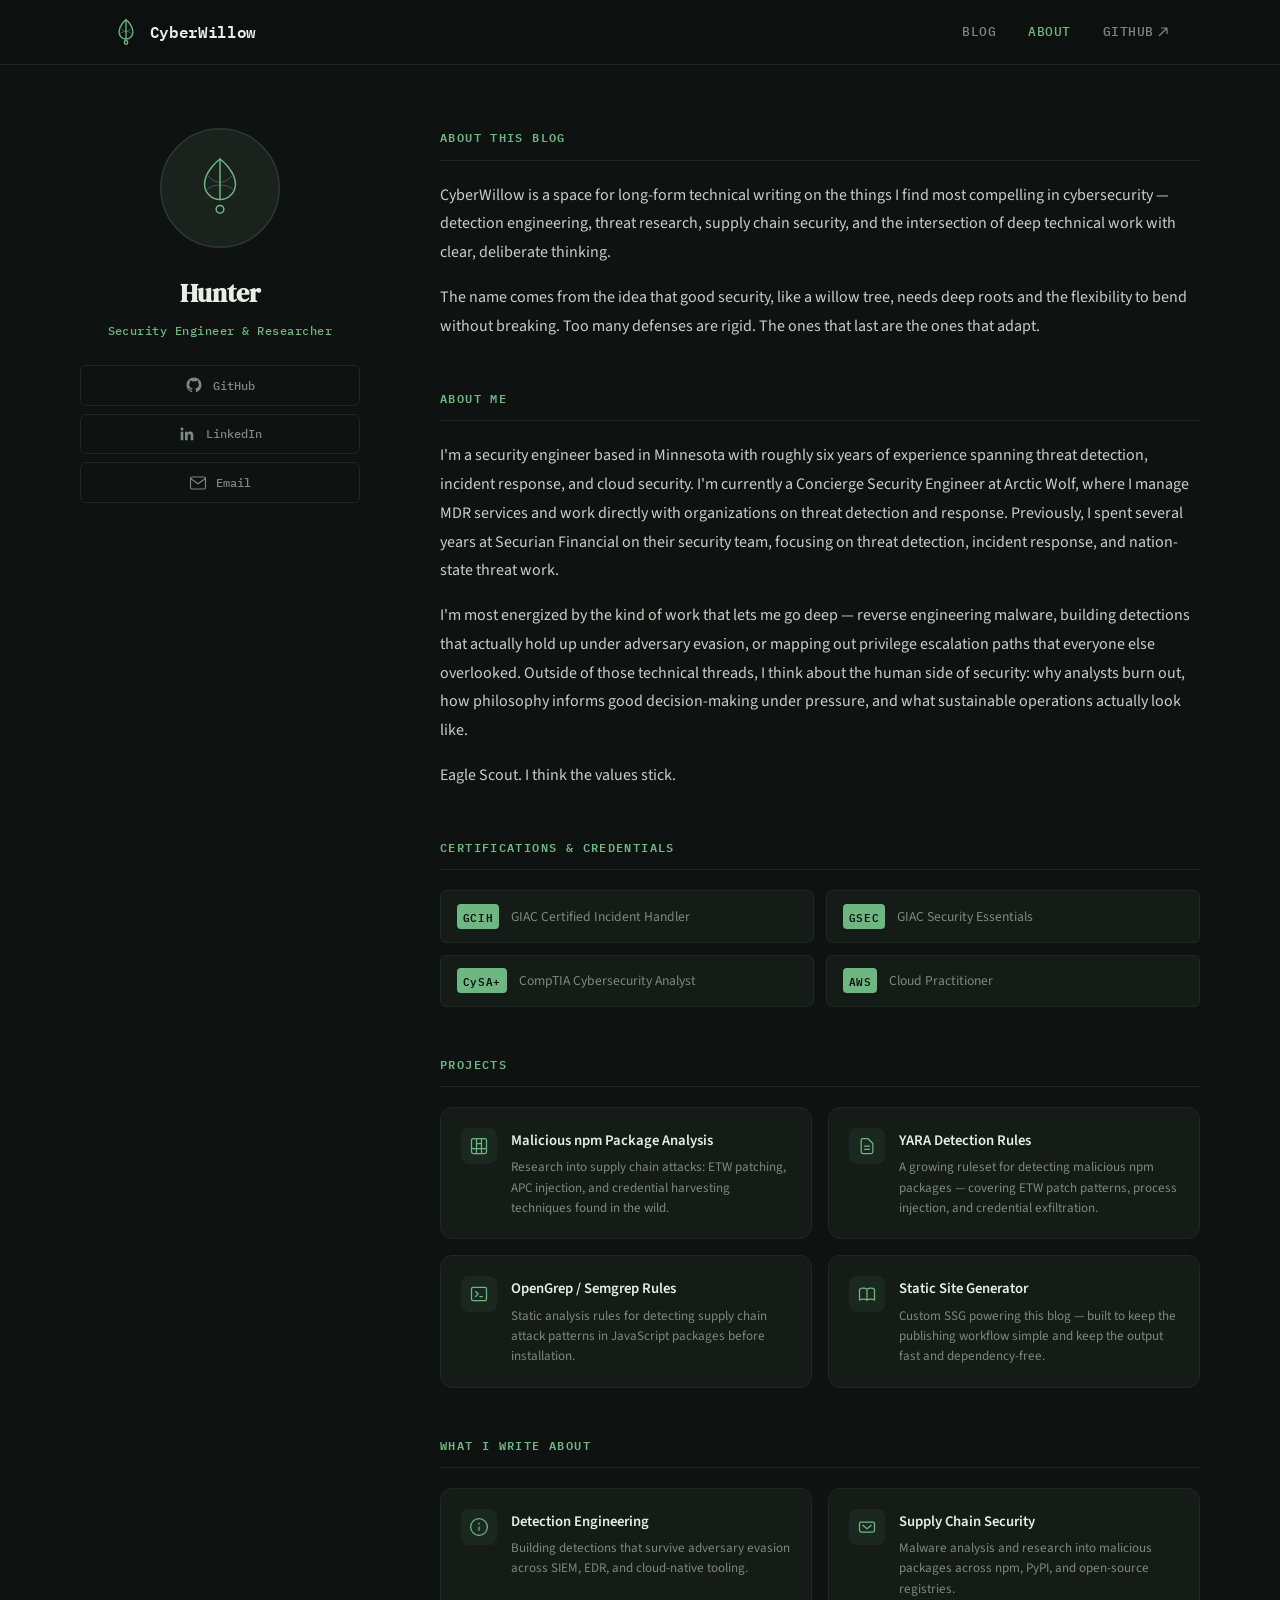
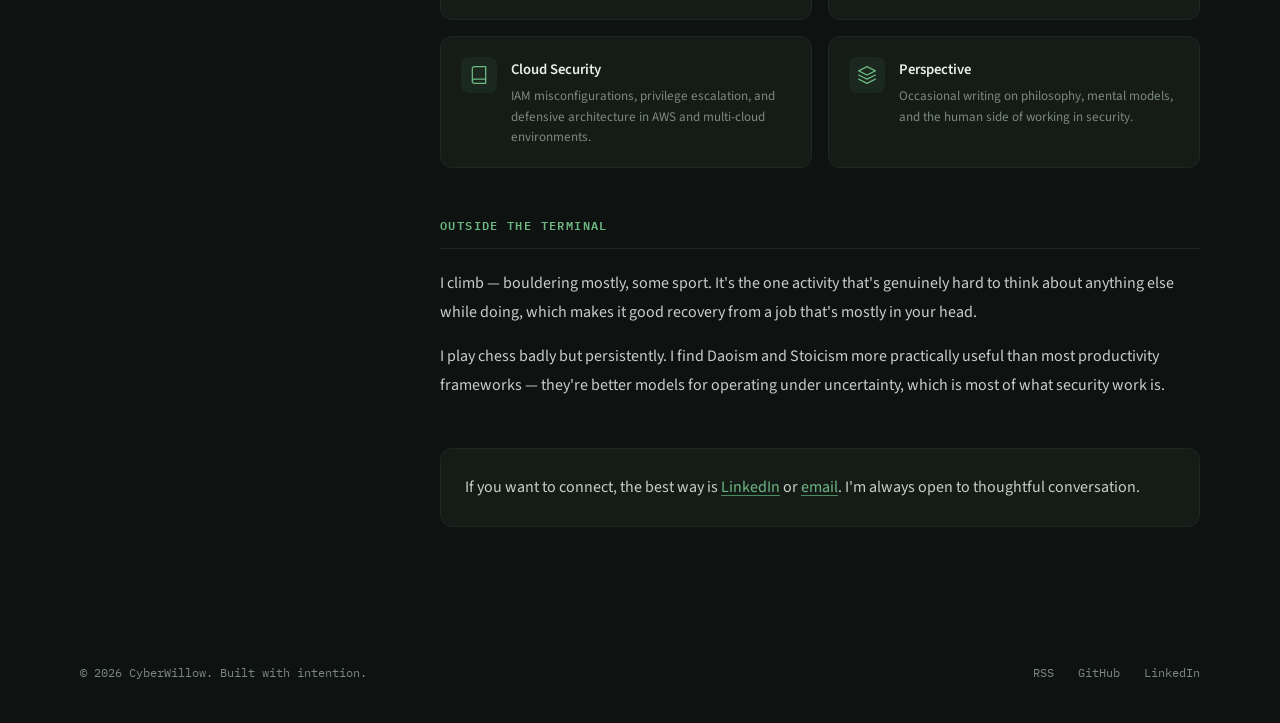
==== about.html @ e8bc6dd7 "Initial site launch — CyberWillow blog and portfolio - Homepage with 4 blog post cards and hero sect" ====
<!DOCTYPE html>
<html lang="en">
<head>
  <meta charset="UTF-8">
  <meta name="viewport" content="width=device-width, initial-scale=1.0">
  <title>About — CyberWillow</title>
  <link rel="stylesheet" href="style.css">
  <link rel="preconnect" href="https://fonts.googleapis.com">
  <link rel="preconnect" href="https://fonts.gstatic.com" crossorigin>
  <link href="https://fonts.googleapis.com/css2?family=DM+Serif+Display:ital@0;1&family=IBM+Plex+Mono:wght@400;500;600&family=Source+Sans+3:wght@300;400;500;600;700&display=swap" rel="stylesheet">
</head>
<body>

  <!-- ═══════════════ NAVIGATION ═══════════════ -->
  <nav class="nav">
    <div class="nav__inner">
      <a href="/" class="nav__brand">
        <span class="nav__icon">
          <svg viewBox="0 0 32 32" fill="none" xmlns="http://www.w3.org/2000/svg">
            <path d="M16 2C16 2 8 8 8 16C8 20.4 11.6 24 16 24C20.4 24 24 20.4 24 16C24 8 16 2 16 2Z" stroke="currentColor" stroke-width="1.5" stroke-linecap="round" stroke-linejoin="round"/>
            <path d="M16 2V24" stroke="currentColor" stroke-width="1.5" stroke-linecap="round"/>
            <path d="M10 12C12 14 14 15 16 15C18 15 20 14 22 12" stroke="currentColor" stroke-width="1" stroke-linecap="round" opacity="0.5"/>
            <path d="M9 18C11.5 16 13.5 15.5 16 15.5C18.5 15.5 20.5 16 23 18" stroke="currentColor" stroke-width="1" stroke-linecap="round" opacity="0.5"/>
            <circle cx="16" cy="28" r="2" stroke="currentColor" stroke-width="1.5"/>
          </svg>
        </span>
        <span class="nav__name">CyberWillow</span>
      </a>
      <div class="nav__links">
        <a href="/" class="nav__link">Blog</a>
        <a href="/about.html" class="nav__link nav__link--active">About</a>
        <a href="https://github.com/cyberwillow" class="nav__link nav__link--ext" target="_blank" rel="noopener">
          GitHub
          <svg width="10" height="10" viewBox="0 0 10 10" fill="none"><path d="M1 9L9 1M9 1H3M9 1V7" stroke="currentColor" stroke-width="1.2"/></svg>
        </a>
      </div>
      <button class="nav__toggle" aria-label="Menu" onclick="document.body.classList.toggle('menu-open')">
        <span></span><span></span>
      </button>
    </div>
  </nav>

  <!-- ═══════════════ ABOUT CONTENT ═══════════════ -->
  <main class="about">
    <div class="about__inner">

      <!-- Left column: identity -->
      <div class="about__hero">
        <div class="about__avatar">
          <!-- Replace the SVG below with an <img src="your-photo.jpg"> when ready -->
          <svg viewBox="0 0 120 120" fill="none" xmlns="http://www.w3.org/2000/svg" class="about__avatar-placeholder">
            <rect width="120" height="120" rx="60" fill="var(--c-surface-2)"/>
            <path d="M60 30C60 30 44 42 44 56C44 64.8 51.2 72 60 72C68.8 72 76 64.8 76 56C76 42 60 30 60 30Z" stroke="var(--c-accent)" stroke-width="1.5" stroke-linecap="round" stroke-linejoin="round"/>
            <path d="M60 30V72" stroke="var(--c-accent)" stroke-width="1.5" stroke-linecap="round"/>
            <circle cx="60" cy="82" r="4" stroke="var(--c-accent)" stroke-width="1.5"/>
            <path d="M48 48C52 52 56 54 60 54C64 54 68 52 72 48" stroke="var(--c-accent)" stroke-width="1" stroke-linecap="round" opacity="0.4"/>
            <path d="M46 62C50 58 55 57 60 57C65 57 70 58 74 62" stroke="var(--c-accent)" stroke-width="1" stroke-linecap="round" opacity="0.4"/>
          </svg>
        </div>
        <h1 class="about__name">Hunter</h1>
        <p class="about__role">Security Engineer & Researcher</p>
        <div class="about__links">
          <a href="https://github.com/cyberwillow" target="_blank" rel="noopener" class="about__social">
            <svg width="18" height="18" viewBox="0 0 24 24" fill="none"><path d="M12 2C6.477 2 2 6.477 2 12C2 16.418 4.865 20.166 8.839 21.489C9.339 21.581 9.521 21.272 9.521 21.007C9.521 20.769 9.513 20.14 9.508 19.307C6.726 19.91 6.139 17.967 6.139 17.967C5.685 16.812 5.029 16.504 5.029 16.504C4.121 15.88 5.098 15.893 5.098 15.893C6.101 15.963 6.629 16.926 6.629 16.926C7.521 18.455 8.97 18.013 9.539 17.756C9.631 17.11 9.889 16.668 10.175 16.419C7.954 16.167 5.62 15.31 5.62 11.477C5.62 10.386 6.01 9.494 6.649 8.794C6.546 8.542 6.202 7.524 6.747 6.148C6.747 6.148 7.587 5.88 9.497 7.173C10.31 6.95 11.16 6.839 12.005 6.835C12.85 6.839 13.7 6.95 14.515 7.173C16.423 5.88 17.261 6.148 17.261 6.148C17.808 7.524 17.464 8.542 17.361 8.794C18.002 9.494 18.388 10.386 18.388 11.477C18.388 15.321 16.05 16.164 13.822 16.411C14.175 16.714 14.491 17.312 14.491 18.227C14.491 19.555 14.479 20.631 14.479 21.007C14.479 21.275 14.659 21.587 15.167 21.487C19.138 20.163 22 16.416 22 12C22 6.477 17.523 2 12 2Z" fill="currentColor"/></svg>
            GitHub
          </a>
          <a href="https://www.linkedin.com/in/hunter-e-schwartz/" target="_blank" rel="noopener" class="about__social">
            <svg width="18" height="18" viewBox="0 0 24 24" fill="none"><path d="M20.447 20.452H16.893V14.883C16.893 13.555 16.866 11.846 15.041 11.846C13.188 11.846 12.905 13.291 12.905 14.785V20.452H9.351V9H12.765V10.561H12.811C13.288 9.661 14.448 8.711 16.181 8.711C19.782 8.711 20.448 11.081 20.448 14.166V20.452H20.447ZM5.337 7.433C4.193 7.433 3.274 6.507 3.274 5.368C3.274 4.23 4.194 3.305 5.337 3.305C6.477 3.305 7.401 4.23 7.401 5.368C7.401 6.507 6.476 7.433 5.337 7.433ZM7.119 20.452H3.555V9H7.119V20.452Z" fill="currentColor"/></svg>
            LinkedIn
          </a>
          <a href="mailto:hunter@cyberwillow.com" class="about__social">
            <svg width="18" height="18" viewBox="0 0 24 24" fill="none"><path d="M4 4H20C21.1 4 22 4.9 22 6V18C22 19.1 21.1 20 20 20H4C2.9 20 2 19.1 2 18V6C2 4.9 2.9 4 4 4Z" stroke="currentColor" stroke-width="1.5" stroke-linecap="round" stroke-linejoin="round"/><path d="M22 6L12 13L2 6" stroke="currentColor" stroke-width="1.5" stroke-linecap="round" stroke-linejoin="round"/></svg>
            Email
          </a>
        </div>
      </div>

      <!-- Right column: bio & details -->
      <div class="about__content">
        <section class="about__section">
          <h2 class="about__heading">About this blog</h2>
          <p>
            CyberWillow is a space for long-form technical writing on the things I find
            most compelling in cybersecurity — detection engineering, threat research,
            supply chain security, and the intersection of deep technical work with
            clear, deliberate thinking.
          </p>
          <p>
            The name comes from the idea that good security, like a willow tree, needs
            deep roots and the flexibility to bend without breaking. Too many defenses
            are rigid. The ones that last are the ones that adapt.
          </p>
        </section>

        <section class="about__section">
          <h2 class="about__heading">About me</h2>
          <p>
            I'm a security engineer based in Minnesota with roughly six years of experience
            spanning threat detection, incident response, and cloud security. I'm currently
            a Concierge Security Engineer at Arctic Wolf, where I manage MDR services and
            work directly with organizations on threat detection and response. Previously,
            I spent several years at Securian Financial on their security team, focusing on
            threat detection, incident response, and nation-state threat work.
          </p>
          <p>
            I'm most energized by the kind of work that lets me go deep — reverse
            engineering malware, building detections that actually hold up under
            adversary evasion, or mapping out privilege escalation paths that everyone
            else overlooked. Outside of those technical threads, I think about the human
            side of security: why analysts burn out, how philosophy informs good decision-making
            under pressure, and what sustainable operations actually look like.
          </p>
          <p>
            Eagle Scout. I think the values stick.
          </p>
        </section>

        <section class="about__section">
          <h2 class="about__heading">Certifications & credentials</h2>
          <div class="about__certs">
            <div class="about__cert">
              <span class="about__cert-badge">GCIH</span>
              <span class="about__cert-name">GIAC Certified Incident Handler</span>
            </div>
            <div class="about__cert">
              <span class="about__cert-badge">GSEC</span>
              <span class="about__cert-name">GIAC Security Essentials</span>
            </div>
            <div class="about__cert">
              <span class="about__cert-badge">CySA+</span>
              <span class="about__cert-name">CompTIA Cybersecurity Analyst</span>
            </div>
            <div class="about__cert">
              <span class="about__cert-badge">AWS</span>
              <span class="about__cert-name">Cloud Practitioner</span>
            </div>
          </div>
        </section>

        <section class="about__section">
          <h2 class="about__heading">Projects</h2>
          <div class="about__focus-grid">
            <div class="about__focus">
              <span class="about__focus-icon">
                <svg width="20" height="20" viewBox="0 0 24 24" fill="none"><path d="M9 3H5C3.89543 3 3 3.89543 3 5V9M9 3H15M9 3V9M15 3H19C20.1046 3 21 3.89543 21 5V9M15 3V9M21 9V15M21 15V19C21 20.1046 20.1046 21 19 21H15M21 15H15M3 9V15M3 15V19C3 20.1046 3.89543 21 5 21H9M3 15H9M9 21H15M9 21V15M15 21V15M15 15H9M15 15V9M9 15V9M9 9H15" stroke="currentColor" stroke-width="1.5" stroke-linecap="round"/></svg>
              </span>
              <div>
                <strong>Malicious npm Package Analysis</strong>
                <p>Research into supply chain attacks: ETW patching, APC injection, and credential harvesting techniques found in the wild.</p>
              </div>
            </div>
            <div class="about__focus">
              <span class="about__focus-icon">
                <svg width="20" height="20" viewBox="0 0 24 24" fill="none"><path d="M9 12H15M9 16H15M17 21H7C5.89543 21 5 20.1046 5 19V5C5 3.89543 5.89543 3 7 3H12.5858C12.851 3 13.1054 3.10536 13.2929 3.29289L18.7071 8.70711C18.8946 8.89464 19 9.149 19 9.41421V19C19 20.1046 18.1046 21 17 21Z" stroke="currentColor" stroke-width="1.5" stroke-linecap="round" stroke-linejoin="round"/></svg>
              </span>
              <div>
                <strong>YARA Detection Rules</strong>
                <p>A growing ruleset for detecting malicious npm packages — covering ETW patch patterns, process injection, and credential exfiltration.</p>
              </div>
            </div>
            <div class="about__focus">
              <span class="about__focus-icon">
                <svg width="20" height="20" viewBox="0 0 24 24" fill="none"><path d="M8 9L11 12L8 15M13 15H16M5 20H19C20.1046 20 21 19.1046 21 18V6C21 4.89543 20.1046 4 19 4H5C3.89543 4 3 4.89543 3 6V18C3 19.1046 3.89543 20 5 20Z" stroke="currentColor" stroke-width="1.5" stroke-linecap="round" stroke-linejoin="round"/></svg>
              </span>
              <div>
                <strong>OpenGrep / Semgrep Rules</strong>
                <p>Static analysis rules for detecting supply chain attack patterns in JavaScript packages before installation.</p>
              </div>
            </div>
            <div class="about__focus">
              <span class="about__focus-icon">
                <svg width="20" height="20" viewBox="0 0 24 24" fill="none"><path d="M12 6.25278V19.2528M12 6.25278C10.8321 5.47686 9.24649 5 7.5 5C5.75351 5 4.16789 5.47686 3 6.25278V19.2528C4.16789 18.4769 5.75351 18 7.5 18C9.24649 18 10.8321 18.4769 12 19.2528M12 6.25278C13.1679 5.47686 14.7535 5 16.5 5C18.2465 5 19.8321 5.47686 21 6.25278V19.2528C19.8321 18.4769 18.2465 18 16.5 18C14.7535 18 13.1679 18.4769 12 19.2528" stroke="currentColor" stroke-width="1.5" stroke-linecap="round" stroke-linejoin="round"/></svg>
              </span>
              <div>
                <strong>Static Site Generator</strong>
                <p>Custom SSG powering this blog — built to keep the publishing workflow simple and keep the output fast and dependency-free.</p>
              </div>
            </div>
          </div>
        </section>

        <section class="about__section">
          <h2 class="about__heading">What I write about</h2>
          <div class="about__focus-grid">
            <div class="about__focus">
              <span class="about__focus-icon">
                <svg width="20" height="20" viewBox="0 0 24 24" fill="none"><path d="M12 22C17.5228 22 22 17.5228 22 12C22 6.47715 17.5228 2 12 2C6.47715 2 2 6.47715 2 12C2 17.5228 6.47715 22 12 22Z" stroke="currentColor" stroke-width="1.5"/><path d="M12 16V12" stroke="currentColor" stroke-width="1.5" stroke-linecap="round"/><path d="M12 8H12.01" stroke="currentColor" stroke-width="2" stroke-linecap="round"/></svg>
              </span>
              <div>
                <strong>Detection Engineering</strong>
                <p>Building detections that survive adversary evasion across SIEM, EDR, and cloud-native tooling.</p>
              </div>
            </div>
            <div class="about__focus">
              <span class="about__focus-icon">
                <svg width="20" height="20" viewBox="0 0 24 24" fill="none"><path d="M21 16V8C21 6.89543 20.1046 6 19 6H5C3.89543 6 3 6.89543 3 8V16C3 17.1046 3.89543 18 5 18H19C20.1046 18 21 17.1046 21 16Z" stroke="currentColor" stroke-width="1.5"/><path d="M7 10L12 14L17 10" stroke="currentColor" stroke-width="1.5" stroke-linecap="round" stroke-linejoin="round"/></svg>
              </span>
              <div>
                <strong>Supply Chain Security</strong>
                <p>Malware analysis and research into malicious packages across npm, PyPI, and open-source registries.</p>
              </div>
            </div>
            <div class="about__focus">
              <span class="about__focus-icon">
                <svg width="20" height="20" viewBox="0 0 24 24" fill="none"><path d="M4 19.5C4 18.837 4.26339 18.2011 4.73223 17.7322C5.20107 17.2634 5.83696 17 6.5 17H20" stroke="currentColor" stroke-width="1.5" stroke-linecap="round" stroke-linejoin="round"/><path d="M6.5 2H20V22H6.5C5.83696 22 5.20107 21.7366 4.73223 21.2678C4.26339 20.7989 4 20.163 4 19.5V4.5C4 3.83696 4.26339 3.20107 4.73223 2.73223C5.20107 2.26339 5.83696 2 6.5 2Z" stroke="currentColor" stroke-width="1.5" stroke-linecap="round" stroke-linejoin="round"/></svg>
              </span>
              <div>
                <strong>Cloud Security</strong>
                <p>IAM misconfigurations, privilege escalation, and defensive architecture in AWS and multi-cloud environments.</p>
              </div>
            </div>
            <div class="about__focus">
              <span class="about__focus-icon">
                <svg width="20" height="20" viewBox="0 0 24 24" fill="none"><path d="M12 2L2 7L12 12L22 7L12 2Z" stroke="currentColor" stroke-width="1.5" stroke-linecap="round" stroke-linejoin="round"/><path d="M2 17L12 22L22 17" stroke="currentColor" stroke-width="1.5" stroke-linecap="round" stroke-linejoin="round"/><path d="M2 12L12 17L22 12" stroke="currentColor" stroke-width="1.5" stroke-linecap="round" stroke-linejoin="round"/></svg>
              </span>
              <div>
                <strong>Perspective</strong>
                <p>Occasional writing on philosophy, mental models, and the human side of working in security.</p>
              </div>
            </div>
          </div>
        </section>

        <section class="about__section">
          <h2 class="about__heading">Outside the terminal</h2>
          <p>
            I climb — bouldering mostly, some sport. It's the one activity that's
            genuinely hard to think about anything else while doing, which makes it
            good recovery from a job that's mostly in your head.
          </p>
          <p>
            I play chess badly but persistently. I find Daoism and Stoicism
            more practically useful than most productivity frameworks — they're better
            models for operating under uncertainty, which is most of what security work is.
          </p>
        </section>

        <section class="about__section about__section--cta">
          <p>
            If you want to connect, the best way is
            <a href="https://www.linkedin.com/in/hunter-e-schwartz/" class="about__inline-link">LinkedIn</a> or
            <a href="mailto:hunter@cyberwillow.com" class="about__inline-link">email</a>.
            I'm always open to thoughtful conversation.
          </p>
        </section>
      </div>

    </div>
  </main>

  <!-- ═══════════════ FOOTER ═══════════════ -->
  <footer class="footer">
    <div class="footer__inner">
      <p class="footer__copy">&copy; 2026 CyberWillow. Built with intention.</p>
      <div class="footer__links">
        <a href="/rss.xml">RSS</a>
        <a href="https://github.com/cyberwillow" target="_blank" rel="noopener">GitHub</a>
        <a href="https://linkedin.com" target="_blank" rel="noopener">LinkedIn</a>
      </div>
    </div>
  </footer>

</body>
</html>
---- style.css ----
/* ═══════════════════════════════════════════════════════
   CyberWillow — style.css
   A dark editorial theme: deep charcoal, muted sage green,
   quiet confidence. Nature-meets-cyber.
   ═══════════════════════════════════════════════════════ */

/* ── TOKENS ── */
:root {
  --c-bg:         #0e1210;
  --c-surface:    #151b17;
  --c-surface-2:  #1a221d;
  --c-border:     #2a3530;
  --c-border-lt:  #1f2924;
  --c-text:       #c8cfc9;
  --c-text-dim:   #7a8a7f;
  --c-text-bright:#e8efe9;
  --c-accent:     #6db882;
  --c-accent-dim: #4a8a60;
  --c-accent-glow: rgba(109, 184, 130, 0.08);
  --c-tag-threat: #d4785c;
  --c-tag-detect: #5c9dd4;
  --c-tag-cloud:  #b07cd4;
  --c-tag-thought:#d4b85c;

  --f-display:    'DM Serif Display', Georgia, serif;
  --f-body:       'Source Sans 3', 'Segoe UI', sans-serif;
  --f-mono:       'IBM Plex Mono', 'Consolas', monospace;

  --w-content:    1120px;
  --w-narrow:     780px;
  --radius:       6px;
  --radius-lg:    12px;
  --transition:   0.3s cubic-bezier(0.25, 0.46, 0.45, 0.94);
}

/* ── RESET ── */
*, *::before, *::after { margin: 0; padding: 0; box-sizing: border-box; }
html { scroll-behavior: smooth; -webkit-font-smoothing: antialiased; }

body {
  font-family: var(--f-body);
  font-weight: 400;
  font-size: 16px;
  line-height: 1.7;
  color: var(--c-text);
  background: var(--c-bg);
  overflow-x: hidden;
}

a { color: inherit; text-decoration: none; }
img { max-width: 100%; display: block; }
button, input { font: inherit; border: none; outline: none; }

::selection {
  background: var(--c-accent);
  color: var(--c-bg);
}

/* ── NAVIGATION ── */
.nav {
  position: fixed;
  top: 0; left: 0; right: 0;
  z-index: 100;
  background: rgba(14, 18, 16, 0.85);
  backdrop-filter: blur(16px) saturate(1.4);
  -webkit-backdrop-filter: blur(16px) saturate(1.4);
  border-bottom: 1px solid var(--c-border-lt);
}

.nav__inner {
  max-width: var(--w-content);
  margin: 0 auto;
  padding: 0 2rem;
  height: 64px;
  display: flex;
  align-items: center;
  justify-content: space-between;
}

.nav__brand {
  display: flex;
  align-items: center;
  gap: 0.6rem;
}

.nav__icon {
  display: flex;
  width: 28px;
  height: 28px;
  color: var(--c-accent);
}

.nav__icon svg { width: 100%; height: 100%; }

.nav__name {
  font-family: var(--f-mono);
  font-weight: 600;
  font-size: 1rem;
  letter-spacing: -0.02em;
  color: var(--c-text-bright);
}

.nav__links {
  display: flex;
  align-items: center;
  gap: 2rem;
}

.nav__link {
  font-family: var(--f-mono);
  font-size: 0.8rem;
  font-weight: 500;
  letter-spacing: 0.04em;
  text-transform: uppercase;
  color: var(--c-text-dim);
  transition: color var(--transition);
  display: flex;
  align-items: center;
  gap: 4px;
}

.nav__link:hover,
.nav__link--active { color: var(--c-accent); }

.nav__toggle {
  display: none;
  flex-direction: column;
  gap: 5px;
  background: none;
  cursor: pointer;
  padding: 4px;
}
.nav__toggle span {
  width: 22px;
  height: 2px;
  background: var(--c-text);
  border-radius: 2px;
  transition: var(--transition);
}

/* ── HERO ── */
.hero {
  position: relative;
  padding: 10rem 2rem 6rem;
  overflow: hidden;
  background:
    radial-gradient(ellipse 60% 50% at 20% 60%, var(--c-accent-glow), transparent),
    radial-gradient(ellipse 40% 40% at 80% 30%, rgba(109,184,130,0.03), transparent);
}

.hero__inner {
  max-width: var(--w-content);
  margin: 0 auto;
  position: relative;
  z-index: 2;
}

.hero__eyebrow {
  font-family: var(--f-mono);
  font-size: 0.75rem;
  font-weight: 500;
  letter-spacing: 0.12em;
  text-transform: uppercase;
  color: var(--c-accent);
  margin-bottom: 1.5rem;
  animation: fadeUp 0.8s ease both;
}

.hero__title {
  font-family: var(--f-display);
  font-size: clamp(2.4rem, 5.5vw, 4.2rem);
  font-weight: 400;
  line-height: 1.15;
  color: var(--c-text-bright);
  margin-bottom: 1.5rem;
}

.hero__line {
  display: block;
  animation: fadeUp 0.8s ease both;
}
.hero__line:nth-child(1) { animation-delay: 0.1s; }
.hero__line:nth-child(2) { animation-delay: 0.2s; }

.hero__title em {
  font-style: italic;
  color: var(--c-accent);
}

.hero__sub {
  max-width: 540px;
  font-size: 1.1rem;
  color: var(--c-text-dim);
  line-height: 1.7;
  margin-bottom: 2rem;
  animation: fadeUp 0.8s ease 0.3s both;
}

.hero__meta {
  display: flex;
  align-items: center;
  gap: 0.75rem;
  flex-wrap: wrap;
  animation: fadeUp 0.8s ease 0.4s both;
}

.hero__tag {
  font-family: var(--f-mono);
  font-size: 0.72rem;
  font-weight: 500;
  letter-spacing: 0.06em;
  text-transform: uppercase;
  color: var(--c-text-dim);
  padding: 0.3em 0.8em;
  border: 1px solid var(--c-border);
  border-radius: 100px;
}

.hero__dot {
  width: 3px;
  height: 3px;
  border-radius: 50%;
  background: var(--c-border);
}

/* Hero Grid Lines (decorative) */
.hero__grid {
  position: absolute;
  inset: 0;
  z-index: 1;
  opacity: 0.25;
  pointer-events: none;
}

.hero__gridline {
  position: absolute;
  background: var(--c-border-lt);
}

.hero__gridline--v {
  width: 1px;
  top: 0;
  bottom: 0;
  left: calc(var(--i) * 25%);
}

.hero__gridline--h {
  height: 1px;
  left: 0;
  right: 0;
  top: calc(var(--i) * 33%);
}

/* ── POSTS SECTION ── */
.posts {
  max-width: var(--w-content);
  margin: 0 auto;
  padding: 4rem 2rem 6rem;
}

.posts__header {
  display: flex;
  align-items: center;
  justify-content: space-between;
  margin-bottom: 2.5rem;
  flex-wrap: wrap;
  gap: 1rem;
}

.posts__heading {
  font-family: var(--f-mono);
  font-size: 0.8rem;
  font-weight: 600;
  letter-spacing: 0.12em;
  text-transform: uppercase;
  color: var(--c-text-dim);
}

.filter-btn {
  background: none;
  font-family: var(--f-mono);
  font-size: 0.75rem;
  font-weight: 500;
  letter-spacing: 0.06em;
  text-transform: uppercase;
  color: var(--c-text-dim);
  padding: 0.35em 1em;
  border: 1px solid var(--c-border);
  border-radius: 100px;
  cursor: pointer;
  transition: all var(--transition);
}

.filter-btn:hover { border-color: var(--c-accent-dim); color: var(--c-text); }
.filter-btn--active {
  background: var(--c-accent);
  color: var(--c-bg);
  border-color: var(--c-accent);
}

/* ── POST GRID ── */
.posts__grid {
  display: grid;
  grid-template-columns: repeat(2, 1fr);
  gap: 1.25rem;
}

/* ── POST CARD ── */
.post {
  animation: fadeUp 0.6s ease both;
}

.post__link {
  display: flex;
  flex-direction: column;
  padding: 2rem;
  background: var(--c-surface);
  border: 1px solid var(--c-border-lt);
  border-radius: var(--radius-lg);
  transition: all var(--transition);
  height: 100%;
  position: relative;
  overflow: hidden;
}

.post__link::before {
  content: '';
  position: absolute;
  top: 0; left: 0;
  width: 100%;
  height: 2px;
  background: linear-gradient(90deg, var(--c-accent) 0%, transparent 100%);
  opacity: 0;
  transition: opacity var(--transition);
}

.post__link:hover {
  border-color: var(--c-border);
  background: var(--c-surface-2);
  transform: translateY(-2px);
  box-shadow: 0 8px 32px rgba(0,0,0,0.25);
}

.post__link:hover::before { opacity: 1; }

/* Featured post spans full width */
.post--featured {
  grid-column: 1 / -1;
}

.post--featured .post__link {
  padding: 2.5rem 3rem;
  background:
    linear-gradient(135deg, var(--c-surface) 0%, var(--c-surface-2) 100%);
}

.post--featured .post__title {
  font-size: 1.6rem;
}

/* Post internals */
.post__top {
  display: flex;
  align-items: center;
  gap: 1.25rem;
  margin-bottom: 1rem;
}

.post__date {
  font-family: var(--f-mono);
  font-size: 0.72rem;
  font-weight: 500;
  color: var(--c-text-dim);
  letter-spacing: 0.04em;
}

.post__read {
  font-family: var(--f-mono);
  font-size: 0.72rem;
  color: var(--c-text-dim);
  letter-spacing: 0.04em;
}

.post__read::before {
  content: '·';
  margin-right: 1.25rem;
  color: var(--c-border);
}

.post__tag {
  display: inline-block;
  font-family: var(--f-mono);
  font-size: 0.65rem;
  font-weight: 600;
  letter-spacing: 0.08em;
  text-transform: uppercase;
  padding: 0.25em 0.7em;
  border-radius: 4px;
  margin-bottom: 0.8rem;
  width: fit-content;
}

.post__tag--threat { background: rgba(212,120,92,0.12); color: var(--c-tag-threat); }
.post__tag--detect { background: rgba(92,157,212,0.12); color: var(--c-tag-detect); }
.post__tag--cloud  { background: rgba(176,124,212,0.12); color: var(--c-tag-cloud); }
.post__tag--thought{ background: rgba(212,184,92,0.12); color: var(--c-tag-thought); }

.post__title {
  font-family: var(--f-display);
  font-size: 1.3rem;
  font-weight: 400;
  line-height: 1.35;
  color: var(--c-text-bright);
  margin-bottom: 0.75rem;
  transition: color var(--transition);
}

.post__link:hover .post__title { color: var(--c-accent); }

.post__excerpt {
  font-size: 0.92rem;
  color: var(--c-text-dim);
  line-height: 1.65;
  flex-grow: 1;
  margin-bottom: 1.25rem;
}

.post__topics {
  display: flex;
  flex-wrap: wrap;
  gap: 0.4rem;
}

.post__topics span {
  font-family: var(--f-mono);
  font-size: 0.65rem;
  font-weight: 500;
  letter-spacing: 0.04em;
  color: var(--c-text-dim);
  background: var(--c-bg);
  padding: 0.2em 0.6em;
  border-radius: 4px;
  border: 1px solid var(--c-border-lt);
}

.post__arrow {
  position: absolute;
  bottom: 2rem;
  right: 2rem;
  width: 36px;
  height: 36px;
  display: flex;
  align-items: center;
  justify-content: center;
  border-radius: 50%;
  background: var(--c-border-lt);
  color: var(--c-text-dim);
  transition: all var(--transition);
}

.post__link:hover .post__arrow {
  background: var(--c-accent);
  color: var(--c-bg);
  transform: translateX(4px);
}

/* ── NEWSLETTER ── */
.newsletter {
  border-top: 1px solid var(--c-border-lt);
  border-bottom: 1px solid var(--c-border-lt);
}

.newsletter__inner {
  max-width: var(--w-content);
  margin: 0 auto;
  padding: 4rem 2rem;
  display: flex;
  align-items: center;
  justify-content: space-between;
  gap: 2rem;
  flex-wrap: wrap;
}

.newsletter__title {
  font-family: var(--f-display);
  font-size: 1.8rem;
  color: var(--c-text-bright);
  margin-bottom: 0.4rem;
}

.newsletter__desc {
  color: var(--c-text-dim);
  font-size: 0.95rem;
}

.newsletter__form {
  display: flex;
  gap: 0.5rem;
}

.newsletter__input {
  padding: 0.7rem 1rem;
  font-family: var(--f-mono);
  font-size: 0.85rem;
  background: var(--c-surface);
  border: 1px solid var(--c-border);
  border-radius: var(--radius);
  color: var(--c-text-bright);
  width: 260px;
  transition: border-color var(--transition);
}

.newsletter__input::placeholder { color: var(--c-text-dim); }
.newsletter__input:focus { border-color: var(--c-accent); }

.newsletter__btn {
  padding: 0.7rem 1.4rem;
  font-family: var(--f-mono);
  font-size: 0.8rem;
  font-weight: 600;
  letter-spacing: 0.04em;
  text-transform: uppercase;
  background: var(--c-accent);
  color: var(--c-bg);
  border-radius: var(--radius);
  cursor: pointer;
  transition: all var(--transition);
}

.newsletter__btn:hover {
  background: var(--c-accent-dim);
  transform: translateY(-1px);
}

/* ── FOOTER ── */
.footer {
  padding: 2.5rem 2rem;
}

.footer__inner {
  max-width: var(--w-content);
  margin: 0 auto;
  display: flex;
  align-items: center;
  justify-content: space-between;
  flex-wrap: wrap;
  gap: 1rem;
}

.footer__copy {
  font-family: var(--f-mono);
  font-size: 0.75rem;
  color: var(--c-text-dim);
}

.footer__links {
  display: flex;
  gap: 1.5rem;
}

.footer__links a {
  font-family: var(--f-mono);
  font-size: 0.75rem;
  color: var(--c-text-dim);
  transition: color var(--transition);
}

.footer__links a:hover { color: var(--c-accent); }

/* ── ANIMATIONS ── */
@keyframes fadeUp {
  from {
    opacity: 0;
    transform: translateY(20px);
  }
  to {
    opacity: 1;
    transform: translateY(0);
  }
}

/* ── RESPONSIVE ── */
@media (max-width: 768px) {
  .nav__links { display: none; }
  .nav__toggle { display: flex; }

  body.menu-open .nav__links {
    display: flex;
    flex-direction: column;
    position: absolute;
    top: 64px;
    left: 0; right: 0;
    background: rgba(14, 18, 16, 0.97);
    padding: 1.5rem 2rem;
    gap: 1.2rem;
    border-bottom: 1px solid var(--c-border-lt);
    animation: fadeUp 0.3s ease;
  }

  body.menu-open .nav__toggle span:first-child {
    transform: rotate(45deg) translate(3px, 3px);
  }
  body.menu-open .nav__toggle span:last-child {
    transform: rotate(-45deg) translate(3px, -3px);
  }

  .hero { padding: 8rem 1.5rem 4rem; }
  .hero__title { font-size: clamp(1.8rem, 7vw, 2.8rem); }

  .posts { padding: 3rem 1.5rem 4rem; }
  .posts__grid { grid-template-columns: 1fr; }

  .post--featured .post__link { padding: 1.75rem; }
  .post--featured .post__title { font-size: 1.3rem; }

  .newsletter__inner { flex-direction: column; text-align: center; }
  .newsletter__form { width: 100%; flex-direction: column; }
  .newsletter__input { width: 100%; }
}

@media (max-width: 480px) {
  .hero { padding: 7rem 1rem 3rem; }
  .posts { padding: 2rem 1rem 3rem; }
  .post__link { padding: 1.5rem; }
  .post__arrow { display: none; }
}


/* ═══════════════════════════════════════════════════════
   ABOUT PAGE
   ═══════════════════════════════════════════════════════ */

.about {
  padding: 8rem 2rem 6rem;
}

.about__inner {
  max-width: var(--w-content);
  margin: 0 auto;
  display: grid;
  grid-template-columns: 280px 1fr;
  gap: 5rem;
  align-items: start;
}

/* Left column */
.about__hero {
  position: sticky;
  top: 96px;
  text-align: center;
  animation: fadeUp 0.6s ease both;
}

.about__avatar {
  width: 120px;
  height: 120px;
  margin: 0 auto 1.5rem;
  border-radius: 50%;
  overflow: hidden;
  border: 2px solid var(--c-border);
}

.about__avatar img {
  width: 100%;
  height: 100%;
  object-fit: cover;
}

.about__avatar-placeholder {
  width: 100%;
  height: 100%;
}

.about__name {
  font-family: var(--f-display);
  font-size: 1.6rem;
  color: var(--c-text-bright);
  margin-bottom: 0.25rem;
}

.about__role {
  font-family: var(--f-mono);
  font-size: 0.78rem;
  font-weight: 500;
  letter-spacing: 0.04em;
  color: var(--c-accent);
  margin-bottom: 1.5rem;
}

.about__links {
  display: flex;
  flex-direction: column;
  gap: 0.5rem;
}

.about__social {
  display: flex;
  align-items: center;
  justify-content: center;
  gap: 0.6rem;
  font-family: var(--f-mono);
  font-size: 0.78rem;
  font-weight: 500;
  color: var(--c-text-dim);
  padding: 0.55rem 1rem;
  border: 1px solid var(--c-border-lt);
  border-radius: var(--radius);
  transition: all var(--transition);
}

.about__social:hover {
  color: var(--c-accent);
  border-color: var(--c-accent-dim);
  background: var(--c-accent-glow);
}

/* Right column */
.about__content {
  animation: fadeUp 0.6s ease 0.15s both;
}

.about__section {
  margin-bottom: 3rem;
}

.about__section:last-child { margin-bottom: 0; }

.about__heading {
  font-family: var(--f-mono);
  font-size: 0.72rem;
  font-weight: 600;
  letter-spacing: 0.12em;
  text-transform: uppercase;
  color: var(--c-accent);
  margin-bottom: 1.25rem;
  padding-bottom: 0.75rem;
  border-bottom: 1px solid var(--c-border-lt);
}

.about__content p {
  font-size: 1rem;
  line-height: 1.8;
  color: var(--c-text);
  margin-bottom: 1rem;
}

.about__content p:last-child { margin-bottom: 0; }

/* Certs */
.about__certs {
  display: grid;
  grid-template-columns: repeat(2, 1fr);
  gap: 0.75rem;
}

.about__cert {
  display: flex;
  align-items: center;
  gap: 0.75rem;
  padding: 0.8rem 1rem;
  background: var(--c-surface);
  border: 1px solid var(--c-border-lt);
  border-radius: var(--radius);
}

.about__cert-badge {
  font-family: var(--f-mono);
  font-size: 0.7rem;
  font-weight: 600;
  letter-spacing: 0.06em;
  color: var(--c-bg);
  background: var(--c-accent);
  padding: 0.25em 0.5em;
  border-radius: 4px;
  white-space: nowrap;
}

.about__cert-name {
  font-size: 0.85rem;
  color: var(--c-text-dim);
  line-height: 1.3;
}

/* Focus areas */
.about__focus-grid {
  display: grid;
  grid-template-columns: repeat(2, 1fr);
  gap: 1rem;
}

.about__focus {
  display: flex;
  gap: 0.85rem;
  padding: 1.25rem;
  background: var(--c-surface);
  border: 1px solid var(--c-border-lt);
  border-radius: var(--radius-lg);
  transition: border-color var(--transition);
}

.about__focus:hover { border-color: var(--c-border); }

.about__focus-icon {
  flex-shrink: 0;
  width: 36px;
  height: 36px;
  display: flex;
  align-items: center;
  justify-content: center;
  background: var(--c-accent-glow);
  border-radius: 8px;
  color: var(--c-accent);
}

.about__focus strong {
  display: block;
  font-family: var(--f-body);
  font-size: 0.92rem;
  font-weight: 600;
  color: var(--c-text-bright);
  margin-bottom: 0.25rem;
}

.about__focus p {
  font-size: 0.82rem;
  line-height: 1.55;
  color: var(--c-text-dim);
  margin: 0;
}

.about__section--cta {
  padding: 1.5rem;
  background: var(--c-surface);
  border: 1px solid var(--c-border-lt);
  border-radius: var(--radius-lg);
}

.about__inline-link {
  color: var(--c-accent);
  text-decoration: underline;
  text-underline-offset: 3px;
  text-decoration-color: var(--c-accent-dim);
  transition: text-decoration-color var(--transition);
}

.about__inline-link:hover {
  text-decoration-color: var(--c-accent);
}

/* About responsive */
@media (max-width: 768px) {
  .about { padding: 6rem 1.5rem 4rem; }
  .about__inner {
    grid-template-columns: 1fr;
    gap: 3rem;
  }
  .about__hero {
    position: static;
  }
  .about__certs { grid-template-columns: 1fr; }
  .about__focus-grid { grid-template-columns: 1fr; }
}


/* ═══════════════════════════════════════════════════════
   BLOG POST PAGE
   ═══════════════════════════════════════════════════════ */

/* Post Header */
.post-header {
  padding: 8rem 2rem 3rem;
  background:
    radial-gradient(ellipse 50% 50% at 30% 70%, var(--c-accent-glow), transparent);
}

.post-header__inner {
  max-width: var(--w-narrow);
  margin: 0 auto;
  animation: fadeUp 0.6s ease both;
}

.post-header__back {
  display: inline-flex;
  align-items: center;
  gap: 0.4rem;
  font-family: var(--f-mono);
  font-size: 0.75rem;
  font-weight: 500;
  letter-spacing: 0.04em;
  text-transform: uppercase;
  color: var(--c-text-dim);
  margin-bottom: 2rem;
  transition: color var(--transition);
}

.post-header__back:hover { color: var(--c-accent); }

.post-header__meta {
  display: flex;
  align-items: center;
  gap: 0.6rem;
  margin-bottom: 1rem;
}

.post-header__date,
.post-header__read {
  font-family: var(--f-mono);
  font-size: 0.75rem;
  color: var(--c-text-dim);
  letter-spacing: 0.04em;
}

.post-header__sep { color: var(--c-border); }

.post-header__title {
  font-family: var(--f-display);
  font-size: clamp(1.8rem, 4vw, 2.8rem);
  font-weight: 400;
  line-height: 1.2;
  color: var(--c-text-bright);
  margin-bottom: 1rem;
  margin-top: 0.75rem;
}

.post-header__subtitle {
  font-size: 1.1rem;
  color: var(--c-text-dim);
  line-height: 1.65;
  margin-bottom: 1.25rem;
}

/* Post Body */
.post-content {
  max-width: var(--w-narrow);
  margin: 0 auto;
  padding: 3rem 2rem 6rem;
}

.post-body {
  animation: fadeUp 0.6s ease 0.1s both;
}

.post-body p {
  font-size: 1.05rem;
  line-height: 1.85;
  color: var(--c-text);
  margin-bottom: 1.5rem;
}

.post-body h2 {
  font-family: var(--f-display);
  font-size: 1.6rem;
  color: var(--c-text-bright);
  margin-top: 3rem;
  margin-bottom: 1.25rem;
  padding-top: 1.5rem;
  border-top: 1px solid var(--c-border-lt);
}

.post-body h2:first-child {
  margin-top: 0;
  padding-top: 0;
  border-top: none;
}

.post-body h3 {
  font-family: var(--f-body);
  font-size: 1.15rem;
  font-weight: 600;
  color: var(--c-text-bright);
  margin-top: 2rem;
  margin-bottom: 1rem;
}

/* Inline code */
.post-body code {
  font-family: var(--f-mono);
  font-size: 0.88em;
  background: var(--c-surface-2);
  color: var(--c-accent);
  padding: 0.15em 0.45em;
  border-radius: 4px;
  border: 1px solid var(--c-border-lt);
}

/* Code blocks */
.post-body pre {
  background: var(--c-surface);
  border: 1px solid var(--c-border-lt);
  border-radius: var(--radius-lg);
  padding: 1.5rem;
  margin-bottom: 1.75rem;
  overflow-x: auto;
  position: relative;
}

.post-body pre code {
  font-size: 0.85rem;
  line-height: 1.7;
  background: none;
  border: none;
  padding: 0;
  color: var(--c-text);
}

/* Blockquotes */
.post-body blockquote {
  border-left: 3px solid var(--c-accent);
  margin: 2rem 0;
  padding: 1rem 1.5rem;
  background: var(--c-accent-glow);
  border-radius: 0 var(--radius) var(--radius) 0;
  font-style: italic;
  color: var(--c-text);
  font-size: 1.05rem;
  line-height: 1.7;
}

/* Callouts */
.callout {
  padding: 1.25rem 1.5rem;
  margin: 1.75rem 0;
  border-radius: var(--radius-lg);
  border-left: 3px solid;
  font-size: 0.92rem;
  line-height: 1.65;
}

.callout strong {
  display: block;
  font-family: var(--f-mono);
  font-size: 0.72rem;
  font-weight: 600;
  letter-spacing: 0.08em;
  text-transform: uppercase;
  margin-bottom: 0.4rem;
}

.callout--info {
  background: rgba(92, 157, 212, 0.06);
  border-color: var(--c-tag-detect);
  color: var(--c-text);
}
.callout--info strong { color: var(--c-tag-detect); }

.callout--warn {
  background: rgba(212, 120, 92, 0.06);
  border-color: var(--c-tag-threat);
  color: var(--c-text);
}
.callout--warn strong { color: var(--c-tag-threat); }

.callout--tip {
  background: rgba(109, 184, 130, 0.06);
  border-color: var(--c-accent);
  color: var(--c-text);
}
.callout--tip strong { color: var(--c-accent); }

/* Lists */
.post-body ul,
.post-body ol {
  margin: 1rem 0 1.75rem 1.5rem;
  color: var(--c-text);
}

.post-body li {
  font-size: 1rem;
  line-height: 1.75;
  margin-bottom: 0.5rem;
  padding-left: 0.25rem;
}

.post-body ul li::marker { color: var(--c-accent); }
.post-body ol li::marker {
  font-family: var(--f-mono);
  font-weight: 600;
  color: var(--c-accent);
}

/* Images */
.post-body figure {
  margin: 2rem 0;
}

.post-body__img,
.post-body figure img {
  width: 100%;
  border-radius: var(--radius-lg);
  border: 1px solid var(--c-border-lt);
}

.post-body figcaption {
  font-family: var(--f-mono);
  font-size: 0.75rem;
  color: var(--c-text-dim);
  text-align: center;
  margin-top: 0.75rem;
  letter-spacing: 0.02em;
}

/* Tables */
.post-body table {
  width: 100%;
  border-collapse: collapse;
  margin: 1.5rem 0 2rem;
  font-size: 0.9rem;
}

.post-body thead {
  border-bottom: 2px solid var(--c-border);
}

.post-body th {
  font-family: var(--f-mono);
  font-size: 0.72rem;
  font-weight: 600;
  letter-spacing: 0.08em;
  text-transform: uppercase;
  color: var(--c-text-dim);
  text-align: left;
  padding: 0.75rem 1rem;
}

.post-body td {
  padding: 0.75rem 1rem;
  border-bottom: 1px solid var(--c-border-lt);
  color: var(--c-text);
}

.post-body tbody tr:hover {
  background: var(--c-surface);
}

/* Post nav (prev/next) */
.post-nav {
  border-top: 1px solid var(--c-border-lt);
}

.post-nav__inner {
  max-width: var(--w-narrow);
  margin: 0 auto;
  padding: 2.5rem 2rem;
  display: flex;
  justify-content: space-between;
}

.post-nav__link {
  transition: color var(--transition);
}

.post-nav__link:hover { color: var(--c-accent); }

.post-nav__label {
  display: block;
  font-family: var(--f-mono);
  font-size: 0.72rem;
  font-weight: 500;
  letter-spacing: 0.06em;
  text-transform: uppercase;
  color: var(--c-text-dim);
  margin-bottom: 0.3rem;
}

.post-nav__title {
  font-family: var(--f-display);
  font-size: 1.05rem;
  color: var(--c-text-bright);
}

.post-nav__link--next { text-align: right; }
.post-nav__link--home { color: var(--c-text-dim); }

/* Post page responsive */
@media (max-width: 768px) {
  .post-header { padding: 6rem 1.5rem 2.5rem; }
  .post-content { padding: 2rem 1.5rem 4rem; }
  .post-body pre { padding: 1rem; }
  .post-nav__inner { flex-direction: column; gap: 1.5rem; }
  .post-nav__link--next { text-align: left; }
}
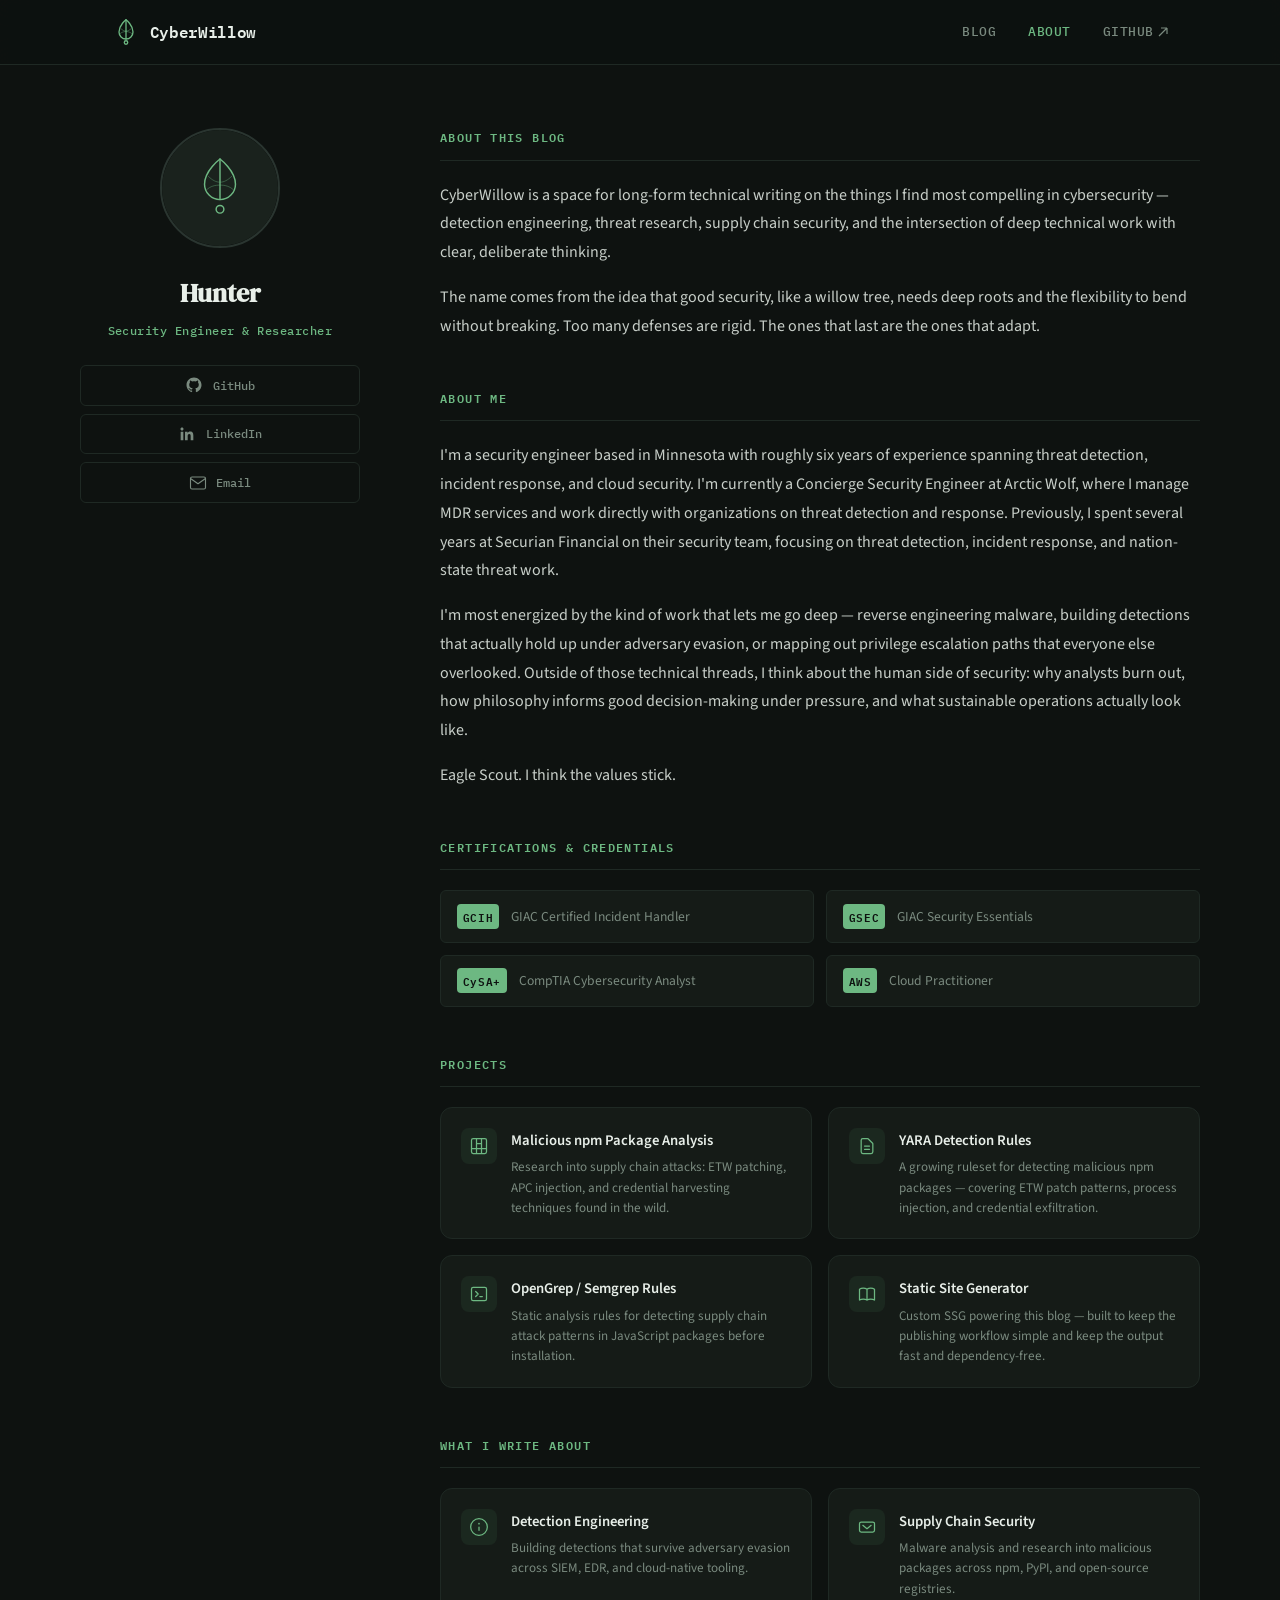
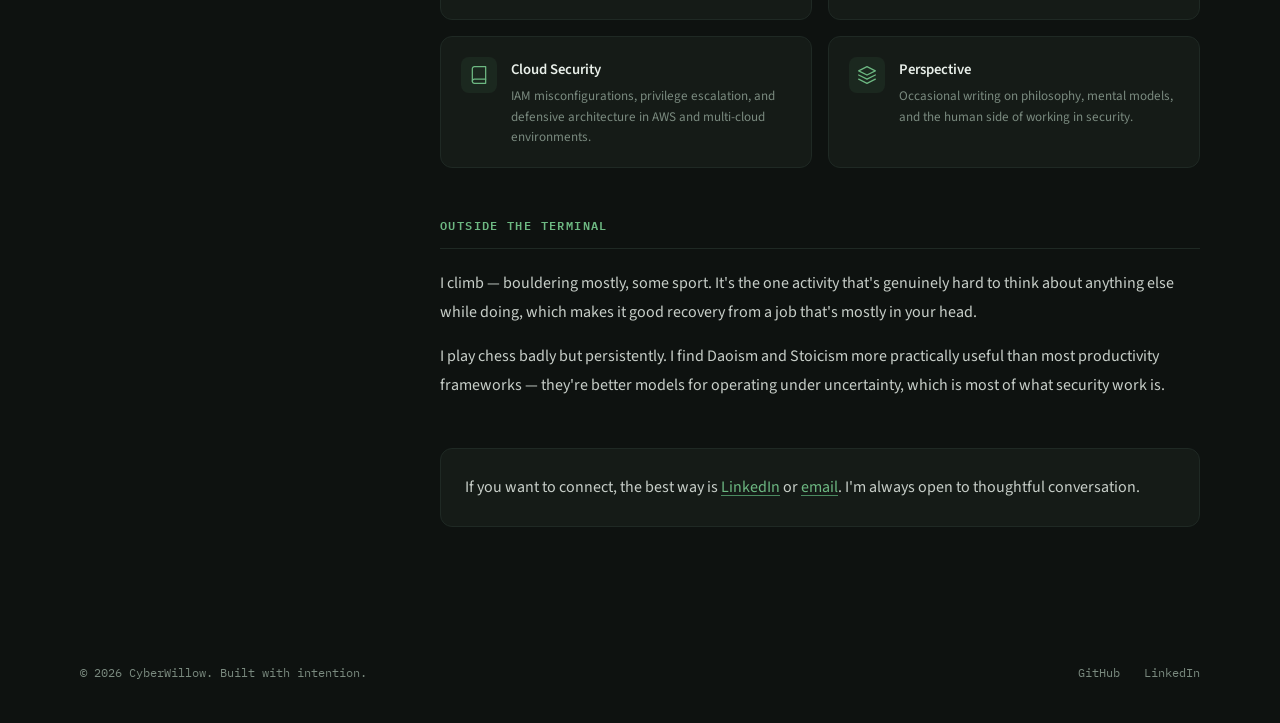
==== commit 486efcb5: "Fix broken footer links across all pages - Update all footer LinkedIn links to full profile URL - Re" ====
--- a/about.html
+++ b/about.html
@@ -253,9 +253,9 @@
     <div class="footer__inner">
       <p class="footer__copy">&copy; 2026 CyberWillow. Built with intention.</p>
       <div class="footer__links">
-        <a href="/rss.xml">RSS</a>
+        
         <a href="https://github.com/cyberwillow" target="_blank" rel="noopener">GitHub</a>
-        <a href="https://linkedin.com" target="_blank" rel="noopener">LinkedIn</a>
+        <a href="https://www.linkedin.com/in/hunter-e-schwartz/" target="_blank" rel="noopener">LinkedIn</a>
       </div>
     </div>
   </footer>
